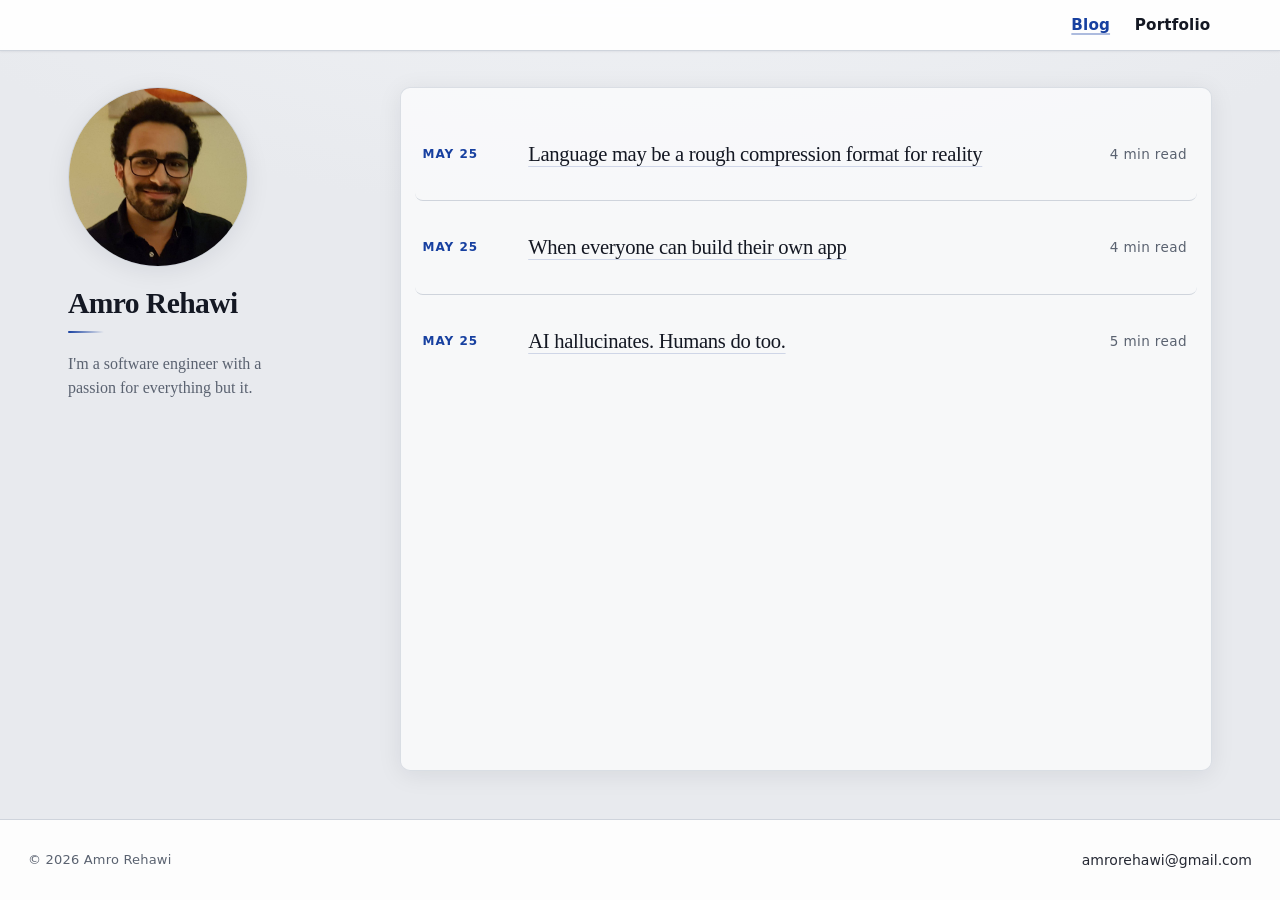
==== index.html @ 1cbb2b4a "initial" ====
<!DOCTYPE html>
<html lang="en">
<head>
    <meta charset="UTF-8">
    <meta name="viewport" content="width=device-width, initial-scale=1.0">
    <meta name="description" content="Amro Rehawi — software engineer. Blog-style index with recent posts.">
    <meta name="theme-color" content="#e8eaee">
    <meta name="color-scheme" content="light">
    <title>Amro Rehawi</title>
    <link rel="stylesheet" href="style.css?v=16">
</head>
<body>
    <a class="skip-link" href="#main">Skip to content</a>
    <header class="site-header">
        <nav aria-label="Primary navigation">
            <ul>
                <li><a href="index.html" aria-current="page">Blog</a></li>
                <li><a href="portfolio.html">Portfolio</a></li>
            </ul>
        </nav>
    </header>
    <main id="main" class="layout-home">
        <aside id="author-section" aria-label="About the author">
            <img src="src/SelfPic.jpg" id="author-photo" width="180" height="180" alt="Portrait of Amro Rehawi">
            <h1>Amro Rehawi</h1>
            <p class="tagline">I'm a software engineer with a passion for everything but it.</p>
        </aside>
        <div class="main-content">
            <h2 class="visually-hidden">Recent posts</h2>
            <ul class="article-list">
                <li>
                    <span class="date">May 25</span>
                    <a href="article-digital-reality.html">Language may be a rough compression format for reality</a>
                    <span class="time">4 min read</span>
                </li>
                <li>
                    <span class="date">May 25</span>
                    <a href="article-personal-apps.html">When everyone can build their own app</a>
                    <span class="time">4 min read</span>
                </li>
                <li>
                    <span class="date">May 25</span>
                    <a href="article-ai-hallucinations.html">AI hallucinates. Humans do too.</a>
                    <span class="time">5 min read</span>
                </li>
            </ul>
        </div>
    </main>
    <footer class="site-footer" aria-label="Site footer">
        <small>© 2026 Amro Rehawi</small>
        <ul>
            <li><a href="#" rel="noopener noreferrer" aria-label="email">amrorehawi@gmail.com</a></li>
        </ul>
    </footer>
</body>
</html>
---- style.css ----
/* v17 */

*,
*::before,
*::after {
  box-sizing: border-box;
}

:root {
  --bg: #e8eaee;
  --bg-subtle: #f2f4f7;
  --surface: #ffffff;
  --text: #141823;
  --muted: #5a6270;
  --accent: #1740a0;
  --accent-soft: rgb(23 64 160 / 0.12);
  --border: #cfd4dc;
  --radius-pill: 999px;
  --radius-md: 10px;
  --shadow-sm: 0 1px 2px rgb(17 22 34 / 0.06);
  --shadow-float: 0 4px 24px rgb(17 22 34 / 0.08);
  --space-nav: 0.8rem clamp(1rem, 4vw, 1.75rem);
  --space-main-inline: clamp(1rem, 4vw, 1.75rem);
  --font-serif: Georgia, "Times New Roman", Times, serif;
  --font-ui: system-ui, -apple-system, "Segoe UI", Roboto, Arial, sans-serif;
  --ease-out: cubic-bezier(0.22, 1, 0.36, 1);
  --t-fast: 0.18s;
  --t-med: 0.28s;
}

html {
  height: 100%;
  scroll-behavior: smooth;
}

@media (prefers-reduced-motion: reduce) {
  html {
    scroll-behavior: auto;
  }
}

body {
  position: relative;
  min-height: 100%;
  margin: 0;
  display: flex;
  flex-direction: column;
  background-color: var(--bg);
  background-image: radial-gradient(
    ellipse 120% 80% at 50% -20%,
    var(--bg-subtle),
    var(--bg) 55%
  );
  font-family: var(--font-serif);
  color: var(--text);
  line-height: 1.52;
  -webkit-font-smoothing: antialiased;
  text-rendering: optimizeLegibility;
}

::selection {
  background-color: var(--accent-soft);
  color: var(--text);
}

:where(a:focus-visible, button:focus-visible) {
  outline: 2px solid var(--accent);
  outline-offset: 3px;
  border-radius: 3px;
}

.skip-link {
  position: absolute;
  top: 0;
  left: 50%;
  z-index: 100;
  padding: 0.45rem 0.9rem;
  font-family: var(--font-ui);
  font-size: 0.8125rem;
  font-weight: 600;
  color: var(--surface);
  background-color: var(--accent);
  border-radius: 0 0 var(--radius-md) var(--radius-md);
  text-decoration: none;
  translate: -50% -120%;
  transition: translate var(--t-fast) var(--ease-out);
}

.skip-link:focus {
  outline: none;
}

.skip-link:focus-visible {
  outline: 2px solid var(--surface);
  outline-offset: 2px;
  translate: -50% 0;
}

img {
  max-width: 100%;
  height: auto;
}

@media (prefers-reduced-motion: reduce) {
  .skip-link {
    transition: none;
  }
}

.site-header {
  position: sticky;
  top: 0;
  z-index: 20;
  background-color: rgb(255 255 255 / 0.92);
  backdrop-filter: blur(10px);
  -webkit-backdrop-filter: blur(10px);
  border-bottom: 1px solid var(--border);
  box-shadow: var(--shadow-sm);
}

.site-header nav {
  display: flex;
  justify-content: flex-end;
  align-items: center;
  max-width: 1200px;
  margin-inline: auto;
  padding: var(--space-nav);
  width: 100%;
}

.site-header ul {
  display: flex;
  flex-wrap: wrap;
  justify-content: flex-end;
  gap: 0.35rem 1.35rem;
  list-style: none;
  margin: 0;
  padding: 0;
}

.site-header a {
  font-family: var(--font-ui);
  text-decoration: none;
  color: var(--text);
  font-size: 0.95rem;
  font-weight: 600;
  letter-spacing: 0.01em;
  padding: 0.35rem 0.1rem;
  border-radius: var(--radius-pill);
  transition:
    color var(--t-fast) var(--ease-out),
    opacity var(--t-fast) var(--ease-out),
    transform var(--t-fast) var(--ease-out),
    box-shadow var(--t-fast) var(--ease-out);
}

.site-header a:hover {
  color: var(--accent);
}

@media (prefers-reduced-motion: no-preference) {
  .site-header a:active {
    transform: scale(0.98);
  }
}

main {
  flex: 1;
  width: 100%;
}

#main {
  scroll-margin-top: clamp(4rem, 10vw, 5.75rem);
}

main.layout-home {
  display: flex;
  gap: clamp(1.25rem, 3vw, 2rem);
  padding: clamp(1.25rem, 4vw, 2.25rem) var(--space-main-inline)
    clamp(2rem, 5vw, 3rem);
  max-width: 1200px;
  margin-inline: auto;
}

#author-section {
  width: min(300px, 100%);
  flex-shrink: 0;
  padding: 0.25rem clamp(0, 2vw, 0.65rem);
  align-self: flex-start;
}

#author-photo {
  display: block;
  width: 180px;
  max-width: min(180px, 72vw);
  height: auto;
  aspect-ratio: 1;
  border-radius: var(--radius-pill);
  object-fit: cover;
  border: 1px solid var(--border);
  box-shadow: var(--shadow-float);
}

@media (prefers-reduced-motion: no-preference) {
  #author-photo {
    transition:
      transform var(--t-med) var(--ease-out),
      box-shadow var(--t-med) var(--ease-out);
  }

  #author-photo:hover {
    transform: translateY(-2px) scale(1.02);
    box-shadow: var(--shadow-float), 0 0 0 3px var(--accent-soft);
  }
}

#author-section h1 {
  margin: 1.25rem 0 0.45rem;
  font-size: clamp(1.42rem, 2.8vw, 1.85rem);
  line-height: 1.14;
  font-weight: 600;
  letter-spacing: -0.02em;
}

#author-section h1::after {
  content: "";
  display: block;
  width: 2.25rem;
  height: 2px;
  margin-top: 0.65rem;
  border-radius: 1px;
  background: linear-gradient(90deg, var(--accent), transparent);
}

#author-section .tagline {
  margin: 0;
  padding-top: 0.75rem;
  color: var(--muted);
  font-size: clamp(0.9125rem, 1.5vw, 1rem);
  max-width: 30ch;
  line-height: 1.5;
}

.main-content {
  flex: 1;
  min-width: 0;
  background-color: rgb(255 255 255 / 0.65);
  border: 1px solid rgb(207 212 220 / 0.75);
  border-radius: var(--radius-md);
  box-shadow: var(--shadow-float);
  padding: clamp(0.75rem, 2vw, 1.25rem) clamp(0.75rem, 2.5vw, 1.5rem)
    clamp(0.35rem, 1.5vw, 0.75rem);
}

.visually-hidden {
  position: absolute;
  clip-path: inset(50%);
  width: 1px;
  height: 1px;
  overflow: hidden;
  white-space: nowrap;
  border: 0;
  padding: 0;
  margin: -1px;
}

.article-list {
  list-style: none;
  margin: 0;
  padding: 0;
  max-width: 100%;
}

.article-list li {
  position: relative;
  display: flex;
  align-items: center;
  gap: 1.25rem clamp(1rem, 2.5vw, 1.75rem);
  padding: clamp(1.15rem, 3vw, 1.85rem) 0.65rem clamp(1.15rem, 3vw, 1.85rem)
    0.5rem;
  margin-inline: -0.65rem;
  border-radius: 8px;
  border-bottom: 1px solid var(--border);
  transition:
    background-color var(--t-med) var(--ease-out),
    box-shadow var(--t-med) var(--ease-out);
}

.article-list li:last-child {
  border-bottom: none;
}

.article-list li::after {
  content: "";
  position: absolute;
  left: 0.25rem;
  top: 50%;
  transform: translateY(-50%) scaleY(0);
  transform-origin: center center;
  width: 3px;
  height: calc(100% - 1.75rem);
  border-radius: 2px;
  background: var(--accent);
  opacity: 0;
  transition:
    transform var(--t-med) var(--ease-out),
    opacity var(--t-fast) var(--ease-out);
}

@media (prefers-reduced-motion: reduce) {
  .article-list li::after {
    transition: none;
  }
}

.article-list li:hover {
  background-color: rgb(255 255 255 / 0.85);
}

@media (prefers-reduced-motion: no-preference) {
  .article-list li:hover::after {
    transform: translateY(-50%) scaleY(1);
    opacity: 1;
  }

  .article-list li:active {
    background-color: rgb(248 249 251 / 0.95);
  }
}

.article-list li:focus-within::after {
  opacity: 0.35;
  transform: translateY(-50%) scaleY(0.92);
}

.date {
  width: 4.85rem;
  flex-shrink: 0;
  color: var(--accent);
  font-family: var(--font-ui);
  font-weight: 650;
  font-size: 0.75rem;
  letter-spacing: 0.08em;
  text-transform: uppercase;
  line-height: 1.2;
}

.article-list a {
  flex: 1;
  min-width: 0;
  padding-block: 0.15rem;
  text-decoration: underline;
  text-decoration-color: rgb(26 61 148 / 0.18);
  text-decoration-thickness: 1px;
  text-underline-offset: 0.22em;
  color: var(--text);
  font-weight: 500;
  letter-spacing: -0.015em;
  font-size: clamp(1rem, 2.05vw, 1.29rem);
  line-height: 1.38;
  transition:
    color var(--t-fast) var(--ease-out),
    text-decoration-color var(--t-fast) var(--ease-out);
}

.article-list a:hover {
  color: var(--accent);
  text-decoration-color: rgb(23 64 160 / 0.45);
}

.time {
  width: 5.75rem;
  flex-shrink: 0;
  text-align: right;
  font-family: var(--font-ui);
  font-size: 0.8475rem;
  font-variant-numeric: tabular-nums;
  letter-spacing: 0.03em;
  color: var(--muted);
}

.site-footer {
  display: flex;
  flex-wrap: wrap;
  justify-content: space-between;
  align-items: center;
  gap: 1rem 1.5rem;
  width: 100%;
  padding: var(--space-nav);
  padding-block: max(1rem, 0.95rem + 1vw);
  background-color: rgb(255 255 255 / 0.9);
  border-top: 1px solid var(--border);
  margin-top: auto;
}

.site-footer small {
  font-family: var(--font-ui);
  font-size: 0.8125rem;
  color: var(--muted);
  letter-spacing: 0.015em;
}

.site-footer ul {
  display: flex;
  flex-wrap: wrap;
  gap: 0.85rem 1.35rem;
  list-style: none;
  margin: 0;
  padding: 0;
}

.site-footer a {
  font-family: var(--font-ui);
  text-decoration: none;
  color: var(--text);
  font-size: 0.875rem;
  font-weight: 500;
  padding: 0.2rem 0;
  opacity: 0.92;
  transition:
    color var(--t-fast) var(--ease-out),
    opacity var(--t-fast) var(--ease-out);
}

.site-footer a:hover {
  color: var(--accent);
  opacity: 1;
}

@media print {
  .site-header,
  .site-footer {
    box-shadow: none;
    backdrop-filter: none;
  }

  .site-header {
    position: relative;
  }

  main.layout-home {
    max-width: none;
  }

  .main-content {
    box-shadow: none;
    border: 1px solid #ccc;
  }

  .inner-panel {
    box-shadow: none;
    border: 1px solid #ccc;
  }

  body {
    background: #fff;
  }
}

@media (max-width: 768px) {
  .site-header nav {
    justify-content: center;
  }

  .site-header ul {
    justify-content: center;
  }

  main.layout-home {
    flex-direction: column;
    padding-top: clamp(1rem, 3vw, 1.35rem);
  }

  #author-section {
    width: 100%;
    text-align: center;
  }

  #author-section h1::after {
    margin-inline: auto;
  }

  #author-photo {
    margin-inline: auto;
  }

  #author-section .tagline {
    margin-inline: auto;
    max-width: 36ch;
  }

  .article-list li {
    flex-direction: column;
    align-items: flex-start;
    gap: 0.55rem;
    padding: 1.2rem 0.85rem;
    margin-inline: -0.35rem;
  }

  .article-list li::after {
    left: 0.15rem;
    height: calc(100% - 1rem);
  }

  .time {
    width: auto;
    text-align: left;
  }

  .site-footer {
    flex-direction: column;
    justify-content: center;
    text-align: center;
    padding-inline: clamp(1rem, 5vw, 1.75rem);
  }

  .site-footer ul {
    justify-content: center;
  }

  main.layout-inner {
    padding-bottom: clamp(1.75rem, 5vw, 2.5rem);
  }

  .inner-panel {
    padding-left: clamp(0.9rem, 3.8vw, 1.65rem);
    padding-right: clamp(0.9rem, 3.8vw, 1.65rem);
  }
}

/* Article + portfolio inner pages */

.site-header a[aria-current="page"] {
  color: var(--accent);
  text-underline-offset: 0.2em;
  text-decoration-thickness: 2px;
  text-decoration-line: underline;
  text-decoration-color: rgb(23 64 160 / 0.35);
}

main.layout-inner {
  flex: 1;
  margin-inline: auto;
  padding: clamp(1.25rem, 4vw, 2rem) var(--space-main-inline)
    clamp(2.5rem, 6vw, 4rem);
}

.layout-inner.full-width {
  max-width: 1100px;
  width: 100%;
}

.layout-inner.readable {
  max-width: min(42rem, 100%);
  width: 100%;
}

.inner-panel {
  background-color: rgb(255 255 255 / 0.65);
  border: 1px solid rgb(207 212 220 / 0.75);
  border-radius: var(--radius-md);
  box-shadow: var(--shadow-float);
  padding: clamp(1.35rem, 3.5vw, 2rem) clamp(1.05rem, 3.5vw, 1.85rem)
    clamp(1.85rem, 4vw, 2.5rem);
}

.back-link {
  display: inline-block;
  margin: 0 0 1.25rem;
  font-family: var(--font-ui);
  font-size: 0.875rem;
  font-weight: 600;
  text-decoration: none;
  color: var(--muted);
  letter-spacing: 0.02em;
  transition: color var(--t-fast) var(--ease-out);
}

.back-link:hover {
  color: var(--accent);
}

.article-meta {
  display: flex;
  flex-wrap: wrap;
  align-items: baseline;
  gap: 0.35rem 0.85rem;
  margin-bottom: 0.5rem;
  font-family: var(--font-ui);
  font-size: 0.75rem;
  color: var(--muted);
  text-transform: uppercase;
  letter-spacing: 0.08em;
}

.article-meta strong {
  color: var(--accent);
  font-weight: 650;
}

.article-meta strong time {
  font-weight: inherit;
  font-variant-numeric: tabular-nums;
}

.article-heading {
  margin: 0 0 1.75rem;
  font-size: clamp(1.5rem, 4.2vw, 2rem);
  line-height: 1.14;
  font-weight: 600;
  letter-spacing: -0.025em;
}

.article-intro {
  font-size: clamp(1.02rem, 2vw, 1.15rem);
  color: var(--muted);
  margin: -0.5rem 0 1.65rem;
  line-height: 1.5;
}

.article-body {
  font-size: clamp(1rem, 1.8vw, 1.08rem);
  line-height: 1.65;
}

.article-body p {
  margin: 0 0 1.1em;
}

.article-body p:last-child {
  margin-bottom: 0;
}

.article-body ol,
.article-body ul {
  margin: 0 0 1.2rem;
  padding-left: 1.4rem;
}

.article-body li {
  padding-left: 0.25rem;
}

.article-body li::marker {
  color: var(--accent);
  font-family: var(--font-ui);
  font-weight: 700;
}

.article-body h2 {
  margin: 1.85rem 0 0.65rem;
  font-size: clamp(1.08rem, 2.5vw, 1.22rem);
  font-weight: 600;
  letter-spacing: -0.02em;
  font-family: var(--font-ui);
}

.page-title {
  margin: 0 0 0.85rem;
  font-size: clamp(1.6rem, 4vw, 2.05rem);
  line-height: 1.15;
  font-weight: 600;
  letter-spacing: -0.03em;
}

.page-intro {
  margin: 0 0 2rem;
  max-width: 52ch;
  color: var(--muted);
  line-height: 1.52;
}

.portfolio-grid {
  display: grid;
  gap: clamp(1rem, 3vw, 1.35rem);
  grid-template-columns: repeat(auto-fill, minmax(min(260px, 100%), 1fr));
}

.portfolio-card {
  display: flex;
  flex-direction: column;
  min-height: 10rem;
  padding: clamp(1.1rem, 2.8vw, 1.35rem);
  border-radius: 8px;
  border: 1px solid var(--border);
  background-color: rgb(255 255 255 / 0.88);
  box-shadow: var(--shadow-sm);
  transition:
    transform var(--t-med) var(--ease-out),
    box-shadow var(--t-med) var(--ease-out);
}

@media (prefers-reduced-motion: no-preference) {
  .portfolio-card:hover {
    transform: translateY(-3px);
    box-shadow: var(--shadow-float);
  }
}

.portfolio-card-title {
  margin: 0 0 0.45rem;
  font-family: var(--font-ui);
  font-size: 1.02rem;
  font-weight: 650;
}

.portfolio-card-title a {
  color: var(--text);
  text-decoration: underline;
  text-decoration-color: rgb(23 64 160 / 0.22);
  text-decoration-thickness: 1px;
  text-underline-offset: 0.22em;
  transition:
    color var(--t-fast) var(--ease-out),
    text-decoration-color var(--t-fast) var(--ease-out);
}

.portfolio-card-title a:hover {
  color: var(--accent);
  text-decoration-color: rgb(23 64 160 / 0.55);
}

.portfolio-card-role {
  margin: 0 0 auto;
  font-family: var(--font-ui);
  font-size: 0.8rem;
  text-transform: uppercase;
  letter-spacing: 0.07em;
  color: var(--accent);
}

.portfolio-card-description {
  margin: 0.35rem 0 auto;
  color: var(--muted);
  font-size: 0.95rem;
  line-height: 1.5;
}

.portfolio-card-meta {
  margin-top: 1rem;
  padding-top: 0.85rem;
  border-top: 1px dashed var(--border);
  font-family: var(--font-ui);
  font-size: 0.8125rem;
  color: var(--muted);
}
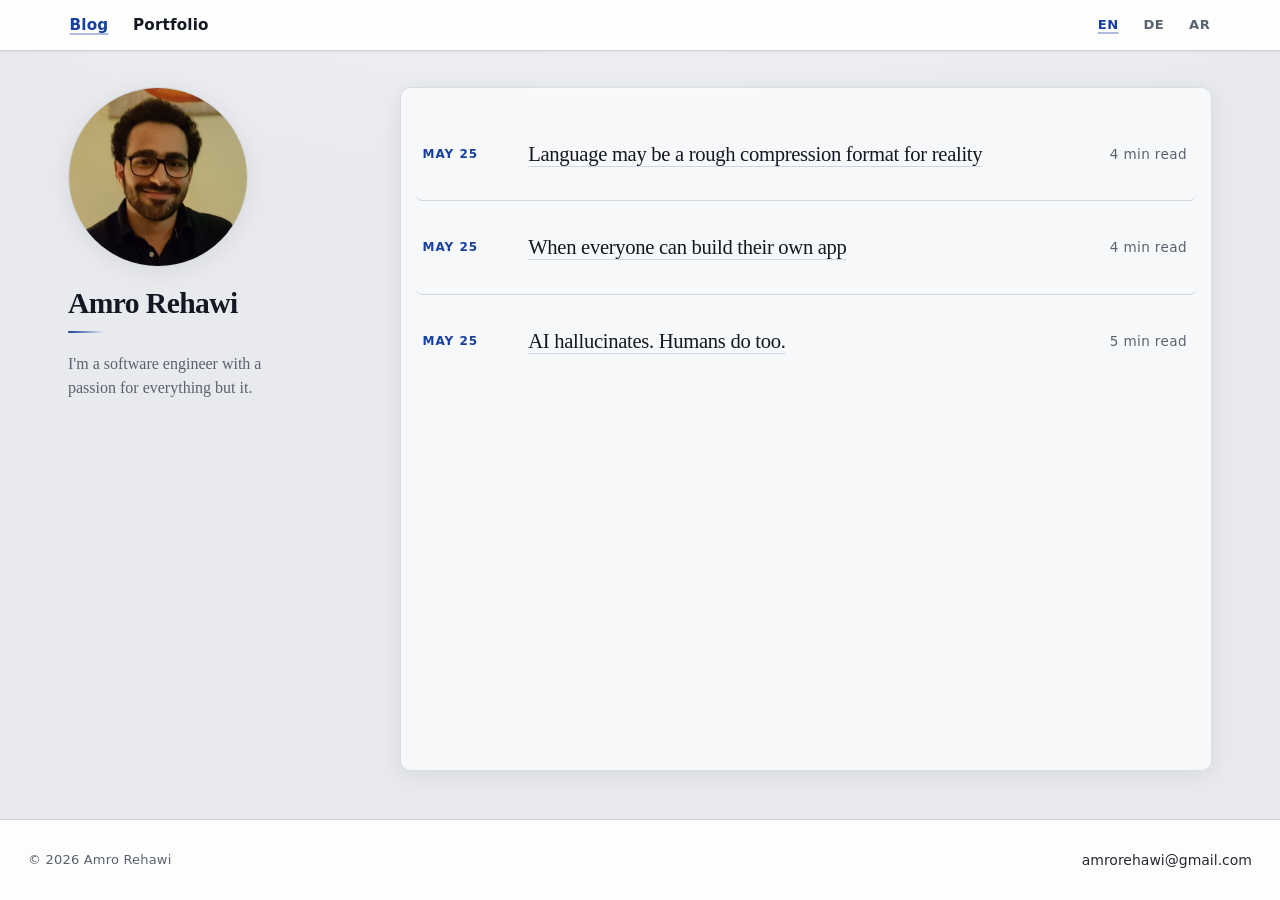
==== commit d8e102a6: "mehrere sprachen" ====
--- a/index.html
+++ b/index.html
@@ -7,15 +7,20 @@
     <meta name="theme-color" content="#e8eaee">
     <meta name="color-scheme" content="light">
     <title>Amro Rehawi</title>
-    <link rel="stylesheet" href="style.css?v=16">
+    <link rel="stylesheet" href="style.css?v=18">
 </head>
 <body>
     <a class="skip-link" href="#main">Skip to content</a>
     <header class="site-header">
         <nav aria-label="Primary navigation">
-            <ul>
+            <ul class="site-nav">
                 <li><a href="index.html" aria-current="page">Blog</a></li>
                 <li><a href="portfolio.html">Portfolio</a></li>
+            </ul>
+            <ul class="language-switcher" aria-label="Language selection">
+                <li><a href="index.html" aria-current="true">EN</a></li>
+                <li><a href="index-de.html">DE</a></li>
+                <li><a href="index-ar.html">AR</a></li>
             </ul>
         </nav>
     </header>
--- a/style.css
+++ b/style.css
@@ -1,4 +1,4 @@
-/* v17 */
+/* v18 */
 
 *,
 *::before,
@@ -120,8 +120,10 @@
 
 .site-header nav {
   display: flex;
-  justify-content: flex-end;
+  flex-wrap: wrap;
+  justify-content: space-between;
   align-items: center;
+  gap: 1rem;
   max-width: 1200px;
   margin-inline: auto;
   padding: var(--space-nav);
@@ -156,6 +158,48 @@
 
 .site-header a:hover {
   color: var(--accent);
+}
+
+.language-switcher {
+  font-family: var(--font-ui);
+  font-size: 0.82rem;
+}
+
+.language-switcher a {
+  color: var(--muted);
+  font-size: inherit;
+  font-weight: 650;
+  letter-spacing: 0.04em;
+  text-transform: uppercase;
+}
+
+.language-switcher a[aria-current="true"] {
+  color: var(--accent);
+  text-decoration: underline;
+  text-decoration-color: rgb(23 64 160 / 0.35);
+  text-decoration-thickness: 2px;
+  text-underline-offset: 0.24em;
+}
+
+[dir="rtl"] body {
+  font-family: Georgia, "Times New Roman", "Amiri", serif;
+}
+
+[dir="rtl"] .site-header nav,
+[dir="rtl"] .site-footer,
+[dir="rtl"] main.layout-home,
+[dir="rtl"] .article-list li,
+[dir="rtl"] .article-meta {
+  direction: rtl;
+}
+
+[dir="rtl"] .article-list li::after {
+  right: 0.25rem;
+  left: auto;
+}
+
+[dir="rtl"] .time {
+  text-align: left;
 }
 
 @media (prefers-reduced-motion: no-preference) {
